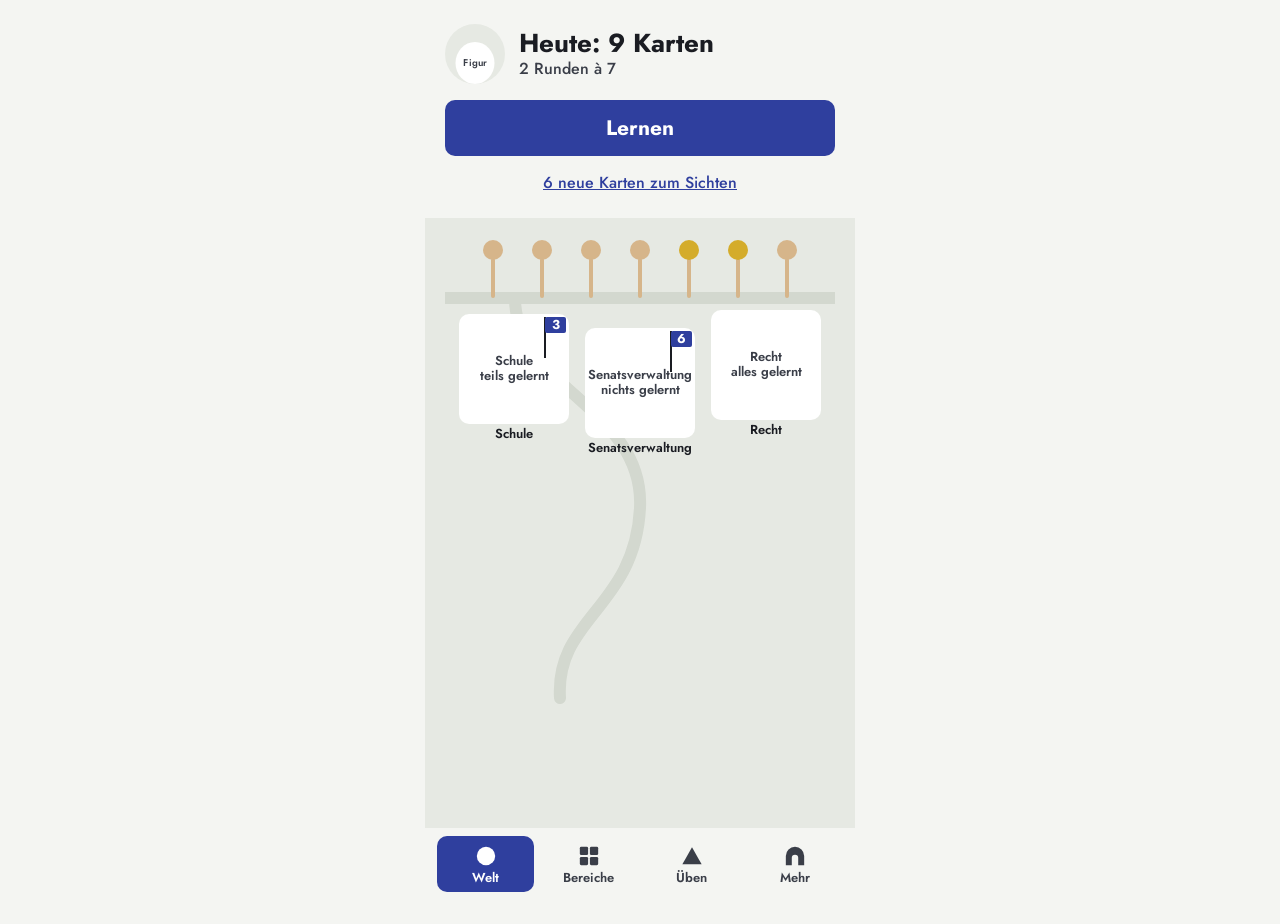
==== wissenstrainer-v2/index.html @ 6ac13ded "Wissenstrainer v2, Schritt 1: neue App unter /v2/ (noch ohne Bilder) Eigenständige zweite Version na" ====
<!doctype html>
<html lang="de" data-theme="tag">
<head>
  <meta charset="utf-8">
  <meta name="viewport" content="width=device-width, initial-scale=1, viewport-fit=cover">
  <title>Wissenstrainer</title>
  <meta name="description" content="Lernkarten zur Bildungspolitik – Bereiche, Pakete, Karten">
  <meta name="theme-color" content="#F4F5F2">
  <meta name="apple-mobile-web-app-capable" content="yes">
  <meta name="apple-mobile-web-app-title" content="Wissen 2">
  <link rel="manifest" href="manifest.webmanifest">
  <link rel="icon" href="icons/icon.svg" type="image/svg+xml">
  <link rel="apple-touch-icon" href="icons/icon-180.png">
  <link rel="preload" href="fonts/jost-latin.woff2" as="font" type="font/woff2" crossorigin>
  <link rel="stylesheet" href="styles.css">
  <script>
    // Modus vor dem ersten Zeichnen setzen, damit nichts aufblitzt
    try {
      var m = (JSON.parse(localStorage.getItem("wt2.einstellungen") || "{}").modus) || "auto";
      if (m === "auto") m = matchMedia("(prefers-color-scheme: dark)").matches ? "nacht" : "tag";
      document.documentElement.dataset.theme = m;
    } catch (e) {}
  </script>
</head>
<body>
  <div id="app">
    <main id="view" tabindex="-1"></main>
  </div>
  <nav class="nav" aria-label="Hauptnavigation"><div class="nav-innen"></div></nav>
  <div id="blatt-platz"></div>
  <div class="meldung" id="meldung" role="status" aria-live="polite"></div>
  <script type="module" src="app.js"></script>
</body>
</html>
---- wissenstrainer-v2/styles.css ----
/* Wissenstrainer v2 – „Baukasten bei Tag, Laternenlicht bei Nacht“ (design/DESIGN.md).
   Farbwerte stehen nur in diesem Variablen-Block. Schatten nur über die --schein-Variablen. */
@font-face {
  font-family: "Jost";
  font-style: normal;
  font-weight: 500 700;
  font-display: swap;
  src: url(fonts/jost-latin.woff2) format("woff2");
  unicode-range: U+0000-00FF, U+0131, U+0152-0153, U+02BB-02BC, U+02C6, U+02DA, U+02DC, U+0304, U+0308, U+0329, U+2000-206F, U+20AC, U+2122, U+2191, U+2193, U+2212, U+2215, U+FEFF, U+FFFD;
}
@font-face {
  font-family: "Jost";
  font-style: normal;
  font-weight: 500 700;
  font-display: swap;
  src: url(fonts/jost-latin-ext.woff2) format("woff2");
  unicode-range: U+0100-02BA, U+02BD-02C5, U+02C7-02CC, U+02CE-02D7, U+02DD-02FF, U+1D00-1DBF, U+1E00-1E9F, U+1EF2-1EFF, U+2020, U+20A0-20AB, U+20AD-20C4, U+2113, U+2C60-2C7F, U+A720-A7FF;
}

:root {
  /* Bedienung – Tag */
  --grund: #F4F5F2;
  --flaeche: #FFFFFF;
  --vertieft: #E6E9E3;
  --text: #1A1C22;
  --text-neben: #3A3E48;
  --haupt: #2F3F9E;          /* Enzianblau */
  --auf-haupt: #FFFFFF;
  --akzent: #B8232F;         /* Krapprot, sparsam */
  --link: #2F3F9E;
  --grund-lernen: #F4F5F2;
  --nav: #F4F5F2;
  --trenner: #E6E9E3;
  --abdeckung: rgba(26, 28, 34, 0.4);

  /* Welt – flache Teile der Landkarte und Platzhalter */
  --welt-grund: #E6E9E3;
  --weg: #D3D8CF;
  --holz: #D6B58A;
  --holz-dunkel: #C29F71;
  --lack-gelb: #D4AC2B;      /* Senfgelb */
  --licht: #FFC533;

  /* Licht und Nacht-Behandlung – bei Tag aus */
  --schein-knopf: none;
  --schein-karte: none;
  --schein-klotz: none;
  --schein-text: none;
  --schein-bild: none;
  --nacht-filter: none;
  --foto-filter: contrast(1.05) saturate(0.92);

  /* Maße */
  --ecke: 10px;
  --ecke-karte: 14px;
  --rand: 20px;
  --knopf-hoehe: 56px;
  --tipp-min: 48px;
  --nav-hoehe: 72px;
  /* Landkarte: 1 Einheit = 1 px bei 390 px Breite, auf schmaleren Geräten kleiner */
  --u: calc(min(100vw, 390px) / 390);
}

[data-theme="nacht"] {
  --grund: #261830;          /* Aubergine, kein Dunkelblau */
  --flaeche: #35223F;
  --vertieft: #3B284D;
  --text: #F7F3EE;
  --text-neben: #E3D9EA;
  --haupt: #FFC533;          /* Laternengelb */
  --auf-haupt: #261830;
  --akzent: #DE4A56;         /* helles Krapprot */
  --link: #FFC533;
  --grund-lernen: #1C1124;
  --nav: #1C1124;
  --trenner: #57445E;
  --abdeckung: rgba(0, 0, 0, 0.5);

  --welt-grund: #3B284D;
  --weg: #4D3862;
  --holz: #6A5570;
  --holz-dunkel: #57445E;
  --lack-gelb: #AD8E2C;      /* absichtlich stumpf, damit Licht heraussticht */
  --licht: #FFC533;

  --schein-knopf: 0 0 0 5px rgba(255, 197, 51, 0.16), 0 0 26px rgba(255, 197, 51, 0.45);
  --schein-karte: 0 0 44px rgba(255, 197, 51, 0.22);
  --schein-klotz: 0 0 10px rgba(255, 197, 51, 0.6);
  --schein-text: 0 0 18px rgba(255, 197, 51, 0.45);
  --schein-bild: drop-shadow(0 0 8px rgba(255, 197, 51, 0.5));
  --nacht-filter: brightness(0.62) saturate(0.85);
  --foto-filter: contrast(1.05) saturate(0.92) brightness(0.82);
}

/* ---------- Grundlagen ---------- */
*, *::before, *::after { box-sizing: border-box; }
html { -webkit-text-size-adjust: 100%; background: var(--grund); }
body {
  margin: 0; min-height: 100dvh; background: var(--grund); color: var(--text);
  font-family: "Jost", sans-serif; font-weight: 500; font-size: 17px; line-height: 1.4;
  -webkit-font-smoothing: antialiased; -webkit-tap-highlight-color: transparent;
  transition: background-color 200ms, color 200ms;
}
button, input, textarea, select { font: inherit; color: inherit; }
button { cursor: pointer; background: none; border: 0; padding: 0; }
h1, h2, h3, p { margin: 0; }
[hidden] { display: none !important; }
svg.ic { width: 24px; height: 24px; flex: none; }

#app { max-width: 430px; margin: 0 auto; min-height: 100dvh; position: relative; }
#view { padding-bottom: calc(var(--nav-hoehe) + 24px + env(safe-area-inset-bottom)); }
#view:focus { outline: none; }
.ohne-nav #view { padding-bottom: env(safe-area-inset-bottom); }

/* ---------- Schrift ---------- */
.ue { font-size: 26px; font-weight: 700; line-height: 1.15; }
.feier-ue { font-size: 32px; font-weight: 700; line-height: 1.2; }
.zw { font-size: 17px; font-weight: 700; line-height: 1.2; }
.neben { font-size: 15px; color: var(--text-neben); line-height: 1.3; }
.klein { font-size: 13px; font-weight: 600; line-height: 1.15; }

/* ---------- Knöpfe ---------- */
.knopf {
  display: flex; align-items: center; justify-content: center; width: 100%; min-height: var(--knopf-hoehe);
  padding: 0 16px; border-radius: var(--ecke); font-size: 21px; font-weight: 700; line-height: 1;
  background: var(--haupt); color: var(--auf-haupt); box-shadow: var(--schein-knopf); text-decoration: none;
  transition: background-color 200ms, color 200ms;
}
.knopf.zweit { background: var(--vertieft); color: var(--text); box-shadow: none; }
.knopf:disabled { opacity: 0.4; }
.knopf-reihe { display: grid; grid-auto-flow: column; grid-auto-columns: 1fr; gap: 8px; }
.knopf-reihe .knopf { font-size: 17px; padding: 0 8px; }
.textlink { display: block; text-align: center; font-size: 16px; color: var(--link); text-decoration: underline; padding: 12px 0; width: 100%; }
.seite { padding: 0 var(--rand); }

/* ---------- Navigation ---------- */
.nav {
  position: fixed; left: 0; right: 0; bottom: 0; z-index: 20; background: var(--nav);
  padding: 8px 12px calc(8px + env(safe-area-inset-bottom));
  transition: background-color 200ms;
}
.nav-innen { max-width: 406px; margin: 0 auto; display: grid; grid-template-columns: repeat(4, 1fr); gap: 6px; }
.nav a {
  height: 56px; border-radius: var(--ecke); display: flex; flex-direction: column; align-items: center; justify-content: center;
  gap: 4px; color: var(--text-neben); text-decoration: none; font-size: 13px; font-weight: 600; line-height: 1;
}
.nav a svg { width: 22px; height: 22px; }
.nav a.an { background: var(--haupt); color: var(--auf-haupt); box-shadow: var(--schein-knopf); }
.ohne-nav .nav { display: none; }

/* ---------- Kopfzeile ---------- */
.kopfzeile { height: 56px; display: grid; grid-template-columns: 48px 1fr 48px; align-items: center; padding: 0 8px; margin-bottom: 8px; }
.kopfzeile h1 { text-align: center; font-size: 26px; font-weight: 700; line-height: 1.15; white-space: nowrap; overflow: hidden; text-overflow: ellipsis; }
.tipp { width: 48px; height: 48px; display: grid; place-items: center; color: var(--text); border-radius: var(--ecke); }
.seitenkopf { padding: 24px var(--rand) 16px; }

/* ---------- Zeilen ---------- */
.zeilen { display: grid; grid-template-columns: minmax(0, 1fr); gap: 8px; }
.zeile {
  min-height: 56px; width: 100%; display: flex; align-items: center; justify-content: space-between; gap: 12px;
  padding: 0 16px; border-radius: var(--ecke); background: var(--flaeche); text-align: left; color: var(--text); text-decoration: none;
  transition: background-color 200ms;
}
.zeile > span:first-child { min-width: 0; }
.zeile .rechts { font-size: 15px; color: var(--text-neben); flex: none; text-align: right; }
.zeile.hoch { min-height: 64px; padding: 10px 16px; }
.zeile .zwei b { display: block; font-weight: 600; }
.zeile .zwei small { display: block; font-size: 15px; color: var(--text-neben); line-height: 1.3; }
.zeile.aus { opacity: 0.5; }
.zeile-text { flex: 1; min-width: 0; white-space: nowrap; overflow: hidden; text-overflow: ellipsis; }
.abschnitt { margin: 24px 0 12px; }

/* ---------- Bilder und Platzhalter ---------- */
.bild { position: relative; display: inline-block; flex: none; }
/* Die Figur wächst über die Darstellung: Stufe 1–7 = 0,70 … 1,00 */
.bild.figur > img, .bild.figur > .platz { transform: scale(var(--skala, 1)); transform-origin: bottom center; }
.bild img { position: absolute; inset: 0; width: 100%; height: 100%; object-fit: contain; transition: opacity 200ms; }
.platz {
  position: absolute; inset: 0; border-radius: var(--ecke); background: var(--flaeche); color: var(--text-neben);
  display: flex; flex-direction: column; align-items: center; justify-content: center; text-align: center;
  font-size: 13px; font-weight: 600; line-height: 1.15; padding: 4px; overflow: hidden;
}
.platz.rund { border-radius: 50%; }
/* Laterne als Platzhalter: Kreis auf Stab */
.platz-laterne { position: absolute; inset: 0; }
.platz-laterne::before { content: ""; position: absolute; left: calc(50% - 2px); top: 18px; bottom: 0; width: 4px; background: var(--holz); border-radius: 2px; }
.platz-laterne i { position: absolute; left: calc(50% - 10px); top: 0; width: 20px; height: 20px; border-radius: 50%; background: var(--holz); }
.platz-laterne.an i { background: var(--lack-gelb); }
[data-theme="nacht"] .platz-laterne.an i { background: var(--licht); box-shadow: var(--schein-klotz); }
/* Buch als Platzhalter */
.platz-buch { position: absolute; inset: 0; border-radius: 3px; background: var(--holz-dunkel); }
.platz-buch.f1 { background: var(--haupt); }
.platz-buch.f2 { background: var(--akzent); }
.platz-buch.f3 { background: var(--lack-gelb); }
.platz-buch.f4 { background: var(--holz-dunkel); }

/* ---------- Welt ---------- */
.welt { display: flex; flex-direction: column; height: calc(100dvh - var(--nav-hoehe) - env(safe-area-inset-bottom)); }
.welt-kopf { padding: 24px var(--rand) 0; display: flex; align-items: center; gap: 14px; }
.figur-klein { width: 60px; height: 60px; border-radius: 50%; background: var(--vertieft); overflow: hidden; flex: none; position: relative; }
.figur-klein .bild { position: absolute; left: 4px; right: 4px; bottom: 0; top: 4px; }
.welt-start { padding: 16px var(--rand) 0; }
.welt-start .textlink { padding: 16px 0 8px; }
.karte-land { flex: 1; min-height: 0; overflow-y: auto; background: var(--welt-grund); margin-top: 16px; transition: background-color 200ms; }
.land { position: relative; width: calc(var(--u) * 390); margin: 0 auto; }
.land .weg { position: absolute; left: 0; top: 0; width: calc(var(--u) * 390); height: calc(var(--u) * 568); }
.land .weg path { stroke: var(--weg); stroke-width: 12; stroke-linecap: round; fill: none; }
.laternen { position: absolute; left: calc(var(--u) * 33); top: calc(var(--u) * 22); display: flex; gap: calc(var(--u) * 19); }
.laternen .bild { width: calc(var(--u) * 30); height: calc(var(--u) * 58); }
.ort { position: absolute; width: calc(var(--u) * 110); display: flex; flex-direction: column; align-items: center; color: var(--text); text-decoration: none; }
.ort .bild { width: calc(var(--u) * 110); height: calc(var(--u) * 110); }
.ort .name { margin-top: 3px; font-size: 13px; font-weight: 600; line-height: 1.15; text-align: center; max-height: 2.3em; overflow: hidden; }
/* Fähnchen „heute fällig“ – Maße bezogen auf 110 × 110 */
.faehnchen { position: absolute; left: 0; top: 0; width: calc(var(--u) * 110); height: calc(var(--u) * 110); pointer-events: none; }
.faehnchen .mast { position: absolute; left: calc(var(--u) * 85); top: calc(var(--u) * 3); width: 2px; height: calc(var(--u) * 41); background: var(--text); }
.faehnchen .fahne {
  position: absolute; left: calc(var(--u) * 86); top: calc(var(--u) * 3); min-width: 21px; height: 16px; padding: 0 3px; border-radius: 2px;
  background: var(--haupt); color: var(--auf-haupt); font-size: 13px; font-weight: 700; line-height: 16px; text-align: center; box-shadow: var(--schein-klotz);
}

/* ---------- Fotos mit Titelklotz ---------- */
.foto { position: relative; background: var(--vertieft); overflow: hidden; }
.foto img.bildfoto { display: block; width: 100%; height: 100%; object-fit: cover; filter: var(--foto-filter); }
.foto.kopf-5-3 { aspect-ratio: 5 / 3; }
.foto.kopf-2-1 { aspect-ratio: 2 / 1; }
.foto .ohne { position: absolute; inset: 0; display: grid; place-items: center; }
.foto .zurueck { position: absolute; left: 16px; top: 16px; width: 48px; height: 48px; border-radius: var(--ecke); background: var(--flaeche); color: var(--text); display: grid; place-items: center; z-index: 2; }
.titelklotz { background: var(--haupt); color: var(--auf-haupt); padding: 20px; }
.titelklotz .ue { margin: 0; }
.titelklotz .info { font-size: 17px; margin-top: 4px; }
.titelklotz .nachweis { font-size: 13px; font-weight: 600; margin-top: 8px; display: flex; gap: 12px; flex-wrap: wrap; }
.titelklotz a, .titelklotz button.link { color: inherit; text-decoration: underline; font-size: 13px; font-weight: 600; }
.titelklotz .ober { font-size: 15px; margin-bottom: 2px; }
[data-theme="nacht"] .titelklotz { background: var(--flaeche); color: var(--text); }
[data-theme="nacht"] .titelklotz .nachweis, [data-theme="nacht"] .titelklotz .ober { color: var(--text-neben); }

/* ---------- Bereich: Paket-Raster ---------- */
.raster { display: grid; grid-template-columns: 1fr 1fr; gap: 12px; }
.kachel { color: var(--text); text-decoration: none; display: block; text-align: left; }
.kachel .foto { aspect-ratio: 1 / 1; border-radius: var(--ecke); }
.kachel .foto .ohne .bild { width: 60%; height: 60%; }
.kachel b { display: block; margin-top: 8px; font-size: 17px; font-weight: 600; line-height: 1.25; }
.kachel small { display: block; margin-top: 2px; font-size: 15px; color: var(--text-neben); }

/* ---------- Schalter ---------- */
.schalter { position: relative; width: 52px; height: 32px; flex: none; }
.schalter input { position: absolute; inset: 0; opacity: 0; margin: 0; cursor: pointer; }
.schalter i { position: absolute; inset: 0; border-radius: 16px; background: var(--vertieft); transition: background-color 200ms; pointer-events: none; }
.schalter i::after { content: ""; position: absolute; left: 4px; top: 4px; width: 24px; height: 24px; border-radius: 50%; background: var(--text-neben); transition: transform 200ms, background-color 200ms; }
.schalter input:checked + i { background: var(--haupt); }
.schalter input:checked + i::after { transform: translateX(20px); background: var(--auf-haupt); }

/* ---------- Lernen ---------- */
.lernen { min-height: 100dvh; display: flex; flex-direction: column; background: var(--grund-lernen); transition: background-color 200ms; }
.lernen-kopf { display: flex; align-items: center; gap: 12px; padding: 16px 20px 0 8px; }
.kloetze { flex: 1; display: flex; gap: 6px; }
.kloetze i { flex: 1; height: 14px; border-radius: 4px; background: var(--holz); }
.kloetze i.ok { background: var(--haupt); box-shadow: var(--schein-klotz); }
.kloetze i.jetzt { background: var(--lack-gelb); }
[data-theme="nacht"] .kloetze i { background: var(--holz-dunkel); }
[data-theme="nacht"] .kloetze i.ok { background: var(--haupt); }
[data-theme="nacht"] .kloetze i.jetzt { background: var(--text); }
.lernen-kopf .zahl { font-size: 15px; font-weight: 600; min-width: 32px; text-align: right; }
.lernkarte-platz { flex: 1; display: flex; padding: 16px var(--rand) 0; min-height: 0; }
.lernkarte {
  flex: 1; background: var(--flaeche); border-radius: var(--ecke-karte); padding: 28px 24px; box-shadow: var(--schein-karte);
  display: flex; flex-direction: column; justify-content: center; text-align: left; touch-action: pan-y; user-select: none;
  transition: background-color 200ms; will-change: transform;
}
.lernkarte .wo { font-size: 15px; color: var(--text-neben); }
.lernkarte .frage { margin-top: 12px; font-size: 26px; font-weight: 600; line-height: 1.25; }
.lernkarte .rueck { display: none; }
.lernkarte.offen .rueck { display: block; animation: einblenden 150ms ease-out; }
.lernkarte .strich { height: 4px; border-radius: 2px; background: var(--trenner); margin: 28px 0 24px; }
.lernkarte .antwort { font-size: 22px; font-weight: 700; line-height: 1.25; }
[data-theme="nacht"] .lernkarte .antwort { color: var(--licht); text-shadow: var(--schein-text); }
.lernkarte .quelle { margin-top: 8px; font-size: 15px; color: var(--text-neben); }
@keyframes einblenden { from { opacity: 0; } to { opacity: 1; } }
.bewerten { display: flex; justify-content: space-between; align-items: center; margin-top: 16px; }
.bewerten button { display: flex; align-items: center; gap: 12px; font-size: 17px; font-weight: 600; min-height: 56px; color: var(--text); transition: opacity 150ms; }
.bewerten button:disabled { opacity: 0.4; cursor: default; }
.bewerten .klotz { width: 12px; height: 56px; }
.bewerten .links .klotz { background: var(--akzent); border-radius: 0 6px 6px 0; }
.bewerten .rechts .klotz { background: var(--haupt); border-radius: 6px 0 0 6px; box-shadow: var(--schein-klotz); }
.lernen-hinweis { text-align: center; font-size: 15px; color: var(--text-neben); margin: 8px 0 calc(24px + env(safe-area-inset-bottom)); }

/* ---------- Runde geschafft ---------- */
.feier { min-height: 100dvh; display: flex; flex-direction: column; justify-content: center; align-items: center; text-align: center; padding: 64px var(--rand) 48px; }
.feier-bild { position: relative; width: 220px; height: 220px; }
.feier-bild .bild { width: 220px; height: 220px; }
.gabe { position: absolute; left: 44px; top: 96px; width: 32px; height: 32px; animation: gabe 400ms ease-in forwards; }
.gabe .bild { width: 32px; height: 32px; }
.gabe .platz { border-radius: 50%; background: var(--lack-gelb); padding: 0; font-size: 0; }
@keyframes gabe { from { transform: translateY(-70px); opacity: 1; } 85% { opacity: 1; } to { transform: translateY(0); opacity: 0; } }
.feier .feier-ue { margin-top: 40px; }
.feier .satz { margin-top: 12px; max-width: 300px; font-size: 17px; color: var(--text-neben); }
.feier .knoepfe { width: 100%; margin-top: 48px; display: grid; gap: 12px; }

/* ---------- Mein Fortschritt ---------- */
.bibliothek { position: relative; width: 100%; max-width: 350px; aspect-ratio: 350 / 300; margin: 16px auto 0; border-radius: var(--ecke-karte); background: var(--vertieft); overflow: hidden; }
.bibliothek > .regal { position: absolute; inset: 0; }
.bibliothek .regal .platz { border-radius: 0; background: transparent; justify-content: flex-start; padding-top: 10px; }
.bibliothek .boden { position: absolute; left: 6.9%; right: 6.9%; height: 6px; border-radius: 2px; background: var(--holz); }
.bibliothek .buecher { position: absolute; left: 6.9%; right: 6.9%; display: flex; gap: 3px; align-items: flex-end; }
.bibliothek .buecher .bild { width: 18px; height: 48px; }
.bibliothek .figur-gross { position: absolute; left: 50%; bottom: 0; width: 170px; height: 170px; transform: translateX(-50%); }
.bibliothek .figur-gross .bild { width: 170px; height: 170px; }
.bibliothek .offen { position: absolute; left: 12px; bottom: 8px; display: flex; gap: 4px; }
.bibliothek .offen button { width: 48px; height: 48px; display: grid; place-items: end center; }
.bibliothek .offen .bild { width: 44px; height: 32px; }
.mittig { text-align: center; }

/* ---------- Üben ---------- */
.band { position: relative; height: 120px; background: var(--vertieft); }
.band button { position: absolute; left: 20px; bottom: 0; width: 110px; height: 110px; }
.band .bild { width: 110px; height: 110px; }
.band .platz { border-radius: var(--ecke) var(--ecke) 0 0; }

/* ---------- Sichten ---------- */
.stapel { position: relative; height: 360px; margin-top: 16px; }
.stapel .lernkarte { position: absolute; inset: 0; box-shadow: none; }
.stapel .hinten { position: absolute; inset: 10px 8px -10px; background: var(--vertieft); border-radius: var(--ecke-karte); }
.leer { text-align: center; padding: 64px var(--rand) 24px; }
.leer p { margin: 12px 0 32px; color: var(--text-neben); }

/* ---------- Formulare ---------- */
.feld { margin-bottom: 16px; }
.feld label { display: block; font-size: 15px; color: var(--text-neben); margin-bottom: 6px; }
.feld input, .feld textarea, .feld select {
  width: 100%; border: 0; border-radius: var(--ecke); background: var(--vertieft); color: var(--text);
  padding: 14px 16px; font-size: 17px; outline: none; min-height: 48px; appearance: none; -webkit-appearance: none;
}
.feld textarea { min-height: 120px; resize: vertical; line-height: 1.4; }
.feld input:focus, .feld textarea:focus, .feld select:focus { outline: 2px solid var(--haupt); outline-offset: -2px; }
.wahl { display: grid; grid-auto-flow: column; grid-auto-columns: 1fr; gap: 8px; }
.wahl button { min-height: 56px; border-radius: var(--ecke); background: var(--vertieft); color: var(--text); font-size: 15px; font-weight: 600; padding: 4px 8px; line-height: 1.2; }
.wahl button.an { background: var(--haupt); color: var(--auf-haupt); }
.wahl button:disabled { opacity: 0.4; cursor: default; }
.zahlwahl { display: flex; align-items: center; gap: 4px; }
.zahlwahl b { min-width: 32px; text-align: center; font-weight: 700; }
.suche { margin-bottom: 16px; }
.auswahl { position: relative; display: block; }
.auswahl select { padding-right: 48px; }
.auswahl svg { position: absolute; right: 16px; top: 50%; width: 20px; height: 20px; margin-top: -10px; pointer-events: none; color: var(--text-neben); }

/* ---------- Blatt von unten, Kurzmeldung ---------- */
.abdeckung { position: fixed; inset: 0; background: var(--abdeckung); z-index: 30; animation: einblenden 150ms; }
.blatt {
  position: fixed; left: 0; right: 0; bottom: 0; z-index: 31; max-width: 430px; margin: 0 auto; max-height: 92dvh; overflow-y: auto;
  background: var(--flaeche); border-radius: var(--ecke-karte) var(--ecke-karte) 0 0; padding: 12px var(--rand) calc(24px + env(safe-area-inset-bottom));
  animation: hoch 200ms ease-out;
}
.blatt .griff { width: 40px; height: 4px; border-radius: 2px; background: var(--vertieft); margin: 0 auto 16px; }
.blatt .ue { margin-bottom: 16px; }
.blatt .knoepfe { display: grid; gap: 12px; margin-top: 8px; }
@keyframes hoch { from { transform: translateY(40px); opacity: 0; } to { transform: none; opacity: 1; } }
.meldung {
  position: fixed; left: 50%; bottom: calc(var(--nav-hoehe) + 16px + env(safe-area-inset-bottom)); transform: translateX(-50%) translateY(12px);
  z-index: 40; max-width: calc(100% - 40px); padding: 14px 18px; border-radius: var(--ecke); background: var(--text); color: var(--grund);
  font-size: 16px; display: flex; gap: 16px; align-items: center; opacity: 0; pointer-events: none; transition: opacity 200ms, transform 200ms;
}
.meldung.an { opacity: 1; transform: translateX(-50%); pointer-events: auto; }
.meldung button { color: inherit; text-decoration: underline; font-weight: 700; }
.ohne-nav .meldung { bottom: calc(24px + env(safe-area-inset-bottom)); }

@media (prefers-reduced-motion: reduce) {
  *, *::before, *::after { animation: none !important; transition: none !important; }
}
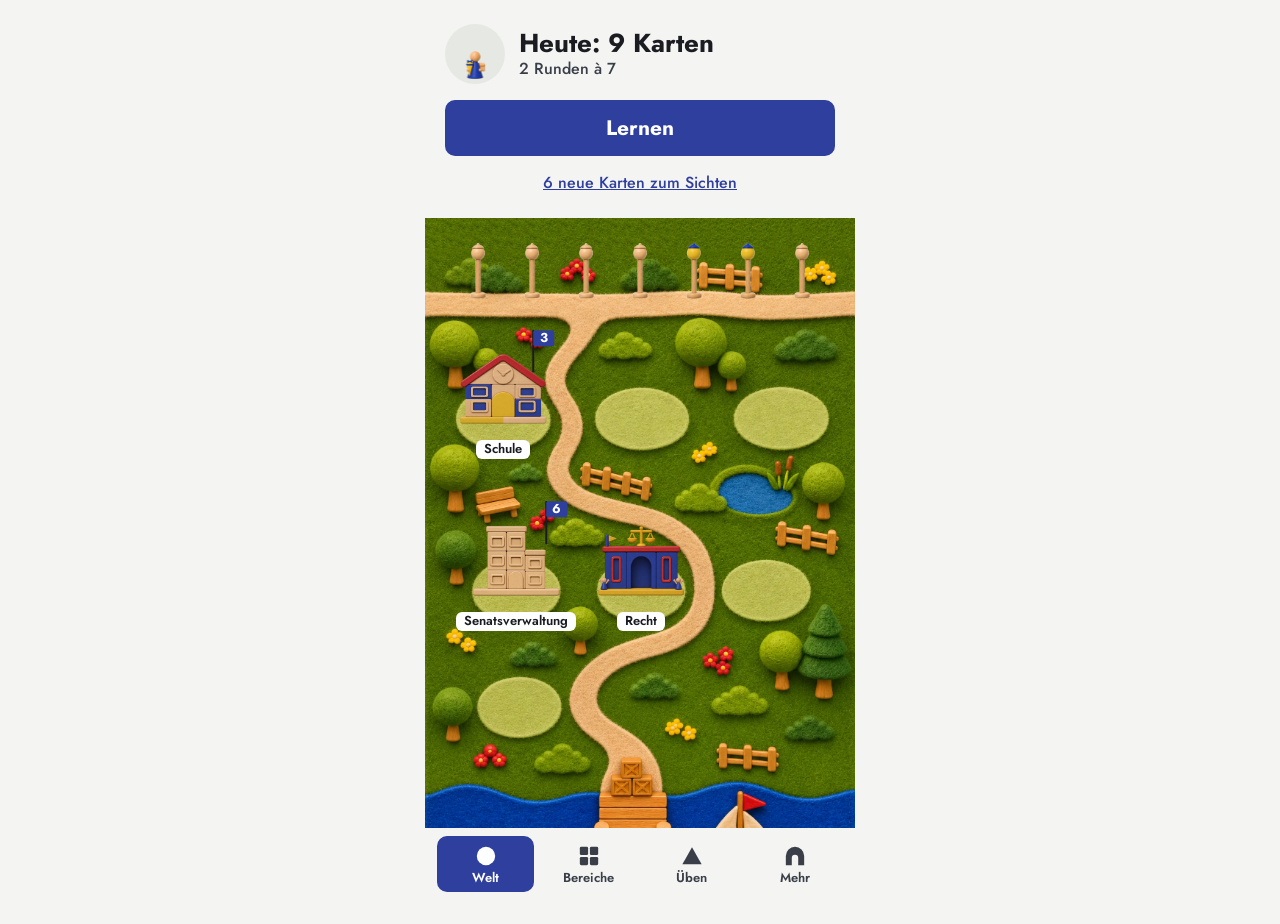
==== commit adcb426a: "Wissenstrainer v2: Logo – Kopf der Figur mit Doktorhut App-Symbol aus figur-s7-tag.webp als Porträt-" ====
--- a/wissenstrainer-v2/index.html
+++ b/wissenstrainer-v2/index.html
@@ -9,7 +9,7 @@
   <meta name="apple-mobile-web-app-capable" content="yes">
   <meta name="apple-mobile-web-app-title" content="Wissen 2">
   <link rel="manifest" href="manifest.webmanifest">
-  <link rel="icon" href="icons/icon.svg" type="image/svg+xml">
+  <link rel="icon" href="icons/favicon-64.png" type="image/png">
   <link rel="apple-touch-icon" href="icons/icon-180.png">
   <link rel="preload" href="fonts/jost-latin.woff2" as="font" type="font/woff2" crossorigin>
   <link rel="stylesheet" href="styles.css">
--- a/wissenstrainer-v2/styles.css
+++ b/wissenstrainer-v2/styles.css
@@ -57,8 +57,6 @@
   --knopf-hoehe: 56px;
   --tipp-min: 48px;
   --nav-hoehe: 72px;
-  /* Landkarte: 1 Einheit = 1 px bei 390 px Breite, auf schmaleren Geräten kleiner */
-  --u: calc(min(100vw, 390px) / 390);
 }
 
 [data-theme="nacht"] {
@@ -173,7 +171,7 @@
 /* ---------- Bilder und Platzhalter ---------- */
 .bild { position: relative; display: inline-block; flex: none; }
 /* Die Figur wächst über die Darstellung: Stufe 1–7 = 0,70 … 1,00 */
-.bild.figur > img, .bild.figur > .platz { transform: scale(var(--skala, 1)); transform-origin: bottom center; }
+.bild-figur > img, .bild-figur > .platz { transform: scale(var(--skala, 1)); transform-origin: bottom center; }
 .bild img { position: absolute; inset: 0; width: 100%; height: 100%; object-fit: contain; transition: opacity 200ms; }
 .platz {
   position: absolute; inset: 0; border-radius: var(--ecke); background: var(--flaeche); color: var(--text-neben);
@@ -202,19 +200,27 @@
 .welt-start { padding: 16px var(--rand) 0; }
 .welt-start .textlink { padding: 16px 0 8px; }
 .karte-land { flex: 1; min-height: 0; overflow-y: auto; background: var(--welt-grund); margin-top: 16px; transition: background-color 200ms; }
-.land { position: relative; width: calc(var(--u) * 390); margin: 0 auto; }
-.land .weg { position: absolute; left: 0; top: 0; width: calc(var(--u) * 390); height: calc(var(--u) * 568); }
-.land .weg path { stroke: var(--weg); stroke-width: 12; stroke-linecap: round; fill: none; }
-.laternen { position: absolute; left: calc(var(--u) * 33); top: calc(var(--u) * 22); display: flex; gap: calc(var(--u) * 19); }
-.laternen .bild { width: calc(var(--u) * 30); height: calc(var(--u) * 58); }
-.ort { position: absolute; width: calc(var(--u) * 110); display: flex; flex-direction: column; align-items: center; color: var(--text); text-decoration: none; }
-.ort .bild { width: calc(var(--u) * 110); height: calc(var(--u) * 110); }
-.ort .name { margin-top: 3px; font-size: 13px; font-weight: 600; line-height: 1.15; text-align: center; max-height: 2.3em; overflow: hidden; }
-/* Fähnchen „heute fällig“ – Maße bezogen auf 110 × 110 */
-.faehnchen { position: absolute; left: 0; top: 0; width: calc(var(--u) * 110); height: calc(var(--u) * 110); pointer-events: none; }
-.faehnchen .mast { position: absolute; left: calc(var(--u) * 85); top: calc(var(--u) * 3); width: 2px; height: calc(var(--u) * 41); background: var(--text); }
+/* Landkarte: Filzbild 1170 × 1837; alle Plätze in % (DESIGN.md 7.1) */
+.land { position: relative; width: 100%; aspect-ratio: 1170 / 1837; }
+.land > .bild img { object-fit: cover; }
+.platz-welt { position: absolute; inset: 0; background: var(--welt-grund); }
+.laterne { position: absolute; width: 7.7%; aspect-ratio: 90 / 174; transform: translate(-50%, -94.8%); }
+.ort { position: absolute; width: 25%; aspect-ratio: 1; transform: translate(-50%, -90%); display: block; }
+.schild {
+  position: absolute; margin-top: 2.5%; transform: translateX(-50%); max-width: 30%; padding: 2px 8px; border-radius: 6px;
+  background: var(--flaeche); color: var(--text); font-size: 13px; font-weight: 600; line-height: 1.15; text-align: center; text-decoration: none;
+  display: -webkit-box; -webkit-line-clamp: 2; -webkit-box-orient: vertical; overflow: hidden; width: max-content;
+}
+.boot { position: absolute; background: transparent; border-radius: var(--ecke); }
+.boot:disabled { cursor: default; }
+/* Fähnchen „heute fällig“ – Maße bezogen auf die Bildfläche 110 × 110 */
+.faehnchen { position: absolute; inset: 0; pointer-events: none; }
+.faehnchen .mast { position: absolute; left: 77.3%; top: 2.7%; width: 2px; height: 37.3%; background: var(--text); }
+.boot .faehnchen { inset: auto; right: 4%; top: -44px; width: 25px; height: 44px; }
+.boot .faehnchen .mast { left: 0; top: 0; height: 100%; }
+.boot .faehnchen .fahne { left: 1px; top: 0; }
 .faehnchen .fahne {
-  position: absolute; left: calc(var(--u) * 86); top: calc(var(--u) * 3); min-width: 21px; height: 16px; padding: 0 3px; border-radius: 2px;
+  position: absolute; left: 78.2%; top: 2.7%; min-width: 21px; height: 16px; padding: 0 3px; border-radius: 2px;
   background: var(--haupt); color: var(--auf-haupt); font-size: 13px; font-weight: 700; line-height: 16px; text-align: center; box-shadow: var(--schein-klotz);
 }
 
@@ -264,9 +270,12 @@
 .lernkarte-platz { flex: 1; display: flex; padding: 16px var(--rand) 0; min-height: 0; }
 .lernkarte {
   flex: 1; background: var(--flaeche); border-radius: var(--ecke-karte); padding: 28px 24px; box-shadow: var(--schein-karte);
-  display: flex; flex-direction: column; justify-content: center; text-align: left; touch-action: pan-y; user-select: none;
+  display: flex; flex-direction: column; justify-content: flex-start; text-align: left; touch-action: pan-y; user-select: none; overflow-y: auto;
   transition: background-color 200ms; will-change: transform;
 }
+/* mittig, solange die Karte passt; ist sie zu lang, beginnt sie oben und rollt */
+.lernkarte::before, .lernkarte::after { content: ""; flex: 1 0 0; }
+.lernkarte > * { flex-shrink: 0; }
 .lernkarte .wo { font-size: 15px; color: var(--text-neben); }
 .lernkarte .frage { margin-top: 12px; font-size: 26px; font-weight: 600; line-height: 1.25; }
 .lernkarte .rueck { display: none; }
@@ -274,7 +283,11 @@
 .lernkarte .strich { height: 4px; border-radius: 2px; background: var(--trenner); margin: 28px 0 24px; }
 .lernkarte .antwort { font-size: 22px; font-weight: 700; line-height: 1.25; }
 [data-theme="nacht"] .lernkarte .antwort { color: var(--licht); text-shadow: var(--schein-text); }
-.lernkarte .quelle { margin-top: 8px; font-size: 15px; color: var(--text-neben); }
+.lernkarte .quelle { margin-top: 8px; font-size: 15px; color: var(--text-neben); display: -webkit-box; -webkit-line-clamp: 2; -webkit-box-orient: vertical; overflow: hidden; }
+/* Debatten-Tipp: schlichter Absatz unter der Quelle, ohne Kasten (Vorschlag, DESIGN.md 14) */
+.tipp-block { margin-top: 24px; }
+.tipp-titel { font-size: 15px; font-weight: 700; color: var(--text-neben); line-height: 1.3; }
+.tipp-text { margin-top: 4px; font-size: 17px; font-weight: 500; line-height: 1.4; color: var(--text); }
 @keyframes einblenden { from { opacity: 0; } to { opacity: 1; } }
 .bewerten { display: flex; justify-content: space-between; align-items: center; margin-top: 16px; }
 .bewerten button { display: flex; align-items: center; gap: 12px; font-size: 17px; font-weight: 600; min-height: 56px; color: var(--text); transition: opacity 150ms; }
@@ -298,16 +311,10 @@
 
 /* ---------- Mein Fortschritt ---------- */
 .bibliothek { position: relative; width: 100%; max-width: 350px; aspect-ratio: 350 / 300; margin: 16px auto 0; border-radius: var(--ecke-karte); background: var(--vertieft); overflow: hidden; }
-.bibliothek > .regal { position: absolute; inset: 0; }
-.bibliothek .regal .platz { border-radius: 0; background: transparent; justify-content: flex-start; padding-top: 10px; }
-.bibliothek .boden { position: absolute; left: 6.9%; right: 6.9%; height: 6px; border-radius: 2px; background: var(--holz); }
-.bibliothek .buecher { position: absolute; left: 6.9%; right: 6.9%; display: flex; gap: 3px; align-items: flex-end; }
-.bibliothek .buecher .bild { width: 18px; height: 48px; }
-.bibliothek .figur-gross { position: absolute; left: 50%; bottom: 0; width: 170px; height: 170px; transform: translateX(-50%); }
-.bibliothek .figur-gross .bild { width: 170px; height: 170px; }
-.bibliothek .offen { position: absolute; left: 12px; bottom: 8px; display: flex; gap: 4px; }
-.bibliothek .offen button { width: 48px; height: 48px; display: grid; place-items: end center; }
-.bibliothek .offen .bild { width: 44px; height: 32px; }
+.bibliothek > .bild .platz { border-radius: 0; background: transparent; justify-content: flex-start; padding-top: 10px; }
+.bibliothek .buch { position: absolute; }
+.bibliothek .figur-gross { position: absolute; left: 25.7%; bottom: 0; width: 48.6%; height: 56.7%; }
+.bibliothek .offen { position: absolute; display: grid; place-items: end center; }
 .mittig { text-align: center; }
 
 /* ---------- Üben ---------- */
@@ -363,6 +370,27 @@
 .meldung button { color: inherit; text-decoration: underline; font-weight: 700; }
 .ohne-nav .meldung { bottom: calc(24px + env(safe-area-inset-bottom)); }
 
+/* ---------- Bild wählen ---------- */
+.bildraster { display: grid; grid-template-columns: 1fr 1fr; gap: 8px; max-height: 50dvh; overflow-y: auto; margin-bottom: 8px; }
+.bildraster > p { grid-column: 1 / -1; }
+.bildraster button { aspect-ratio: 4 / 3; border-radius: var(--ecke); overflow: hidden; background: var(--vertieft); padding: 0; }
+.bildraster button:disabled { opacity: 0.5; }
+.bildraster img { display: block; width: 100%; height: 100%; object-fit: cover; filter: var(--foto-filter); }
+.zeile:disabled { opacity: 0.5; cursor: default; }
+
+/* ---------- Lernzettel ---------- */
+.zettel { margin-top: 24px; }
+.zettel section { margin-top: 24px; }
+.zettel-karte { margin-top: 12px; break-inside: avoid; }
+.z-frage { font-weight: 600; }
+.z-antwort { margin-top: 2px; }
+.z-tipp { margin-top: 4px; font-size: 15px; color: var(--text-neben); }
+@media print {
+  .nav, .nicht-drucken, .meldung { display: none !important; }
+  #view { padding: 0 !important; }
+  body { font-size: 12pt; }
+}
+
 @media (prefers-reduced-motion: reduce) {
   *, *::before, *::after { animation: none !important; transition: none !important; }
 }
